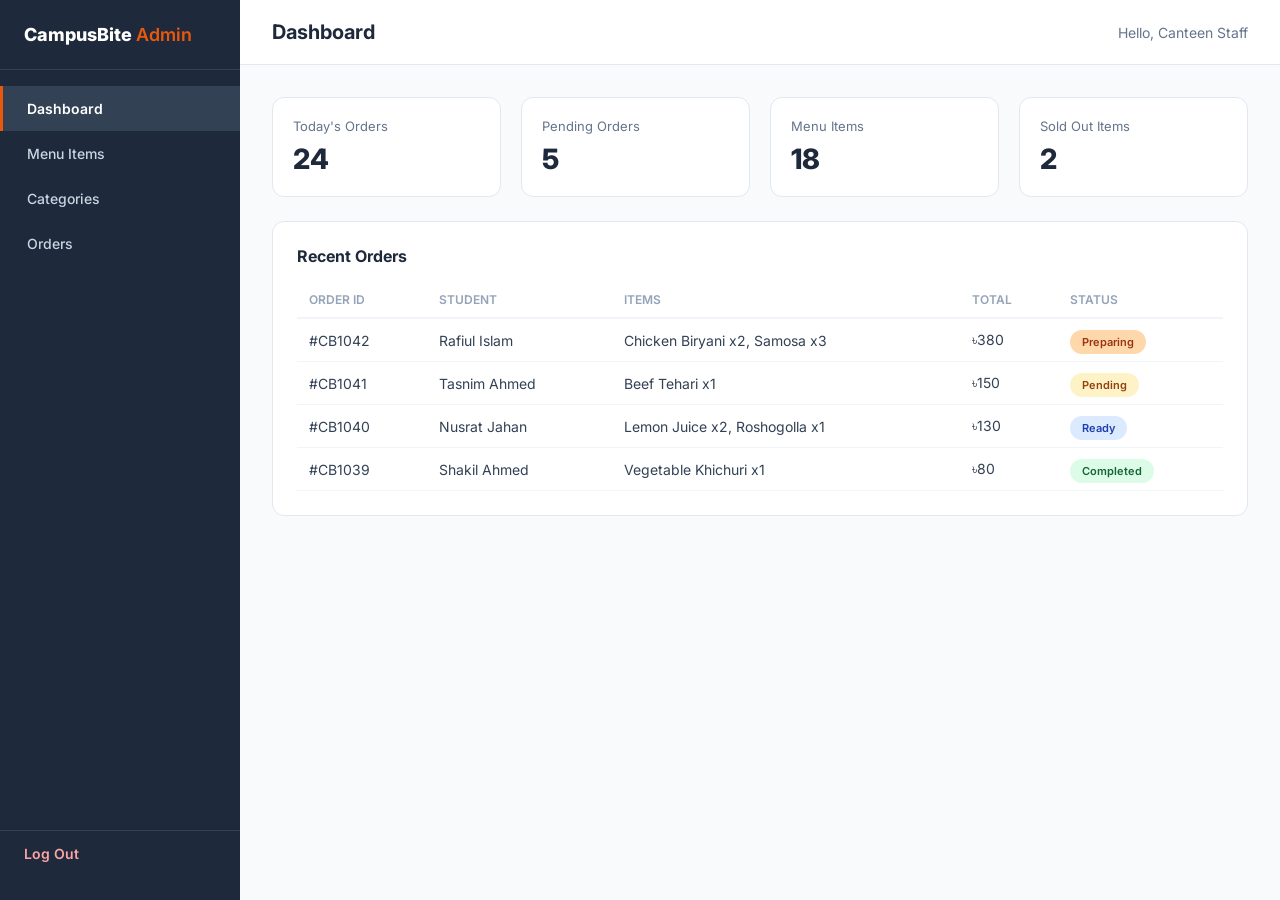
==== admin.html @ 7e4989de "fetch" ====
<!DOCTYPE html>
<html lang="en">
<head>
    <meta charset="UTF-8">
    <meta name="viewport" content="width=device-width, initial-scale=1.0">
    <title>Admin Dashboard | CampusBite</title>
    <link href="https://fonts.googleapis.com/css2?family=Inter:wght@300;400;500;600;700;800&display=swap" rel="stylesheet">
    <link rel="stylesheet" href="css/admin-style.css">
    <link rel="stylesheet" href="css/admin.css">
</head>
<body>

    <div class="admin-layout">

        <!-- SIDEBAR -->
        <aside class="admin-sidebar">
            <div class="admin-logo">CampusBite <span>Admin</span></div>
            <nav class="admin-nav">
                <a href="admin.html" class="admin-nav-link active">Dashboard</a>
                <a href="admin_items.html" class="admin-nav-link">Menu Items</a>
                <a href="admin_categories.html" class="admin-nav-link">Categories</a>
                <a href="admin_orders.html" class="admin-nav-link">Orders</a>
            </nav>
            <a href="login.html" class="admin-logout">Log Out</a>
        </aside>

        <!-- MAIN CONTENT -->
        <div class="admin-main">

            <!-- TOPBAR -->
            <header class="admin-topbar">
                <h1>Dashboard</h1>
                <div class="admin-user">Hello, Canteen Staff</div>
            </header>

            <!-- CONTENT -->
            <main class="admin-content">

                <!-- STAT CARDS -->
                <div class="stat-grid">
                    <div class="stat-card">
                        <p class="stat-label">Today's Orders</p>
                        <p class="stat-value">24</p>
                    </div>
                    <div class="stat-card">
                        <p class="stat-label">Pending Orders</p>
                        <p class="stat-value">5</p>
                    </div>
                    <div class="stat-card">
                        <p class="stat-label">Menu Items</p>
                        <p class="stat-value">18</p>
                    </div>
                    <div class="stat-card">
                        <p class="stat-label">Sold Out Items</p>
                        <p class="stat-value">2</p>
                    </div>
                </div>

                <!-- RECENT ORDERS TABLE -->
                <div class="admin-panel">
                    <h2>Recent Orders</h2>
                    <table class="admin-table">
                        <thead>
                            <tr>
                                <th>Order ID</th>
                                <th>Student</th>
                                <th>Items</th>
                                <th>Total</th>
                                <th>Status</th>
                            </tr>
                        </thead>
                        <tbody>
                            <tr>
                                <td>#CB1042</td>
                                <td>Rafiul Islam</td>
                                <td>Chicken Biryani x2, Samosa x3</td>
                                <td>৳380</td>
                                <td><span class="status-badge preparing">Preparing</span></td>
                            </tr>
                            <tr>
                                <td>#CB1041</td>
                                <td>Tasnim Ahmed</td>
                                <td>Beef Tehari x1</td>
                                <td>৳150</td>
                                <td><span class="status-badge pending">Pending</span></td>
                            </tr>
                            <tr>
                                <td>#CB1040</td>
                                <td>Nusrat Jahan</td>
                                <td>Lemon Juice x2, Roshogolla x1</td>
                                <td>৳130</td>
                                <td><span class="status-badge ready">Ready</span></td>
                            </tr>
                            <tr>
                                <td>#CB1039</td>
                                <td>Shakil Ahmed</td>
                                <td>Vegetable Khichuri x1</td>
                                <td>৳80</td>
                                <td><span class="status-badge completed">Completed</span></td>
                            </tr>
                        </tbody>
                    </table>
                </div>

            </main>
        </div>
    </div>

    <script src="js/main.js"></script>
</body>
</html>
---- css/admin-style.css ----
/* ============================
   ADMIN SHARED LAYOUT
   Sidebar, topbar, admin globals
   Used by ALL admin pages
   ============================ */

* {
    margin: 0;
    padding: 0;
    box-sizing: border-box;
}

body {
    font-family: 'Inter', sans-serif;
    background-color: #f8fafc;
    color: #1e293b;
}

a {
    text-decoration: none;
    color: inherit;
}

.admin-layout {
    display: flex;
    min-height: 100vh;
}

/* SIDEBAR */

.admin-sidebar {
    width: 240px;
    background-color: #1e293b;
    color: #ffffff;
    display: flex;
    flex-direction: column;
    padding: 24px 0;
    flex-shrink: 0;
}

.admin-logo {
    font-size: 18px;
    font-weight: 800;
    padding: 0 24px 24px;
    border-bottom: 1px solid #334155;
    margin-bottom: 16px;
}

.admin-logo span {
    color: #ea580c;
    font-weight: 600;
}

.admin-nav {
    display: flex;
    flex-direction: column;
    flex: 1;
}

.admin-nav-link {
    padding: 14px 24px;
    font-size: 14px;
    font-weight: 500;
    color: #cbd5e1;
    border-left: 3px solid transparent;
    transition: all 0.2s ease;
}

.admin-nav-link:hover {
    background-color: #334155;
    color: #ffffff;
}

.admin-nav-link.active {
    background-color: #334155;
    color: #ffffff;
    border-left-color: #ea580c;
    font-weight: 600;
}

.admin-logout {
    padding: 14px 24px;
    font-size: 14px;
    font-weight: 600;
    color: #fca5a5;
    border-top: 1px solid #334155;
}

.admin-logout:hover {
    color: #fecaca;
}

/* MAIN AREA */

.admin-main {
    flex: 1;
    display: flex;
    flex-direction: column;
    min-width: 0;
}

.admin-topbar {
    background-color: #ffffff;
    border-bottom: 1px solid #e2e8f0;
    padding: 20px 32px;
    display: flex;
    align-items: center;
    justify-content: space-between;
}

.admin-topbar h1 {
    font-size: 20px;
    font-weight: 700;
}

.admin-user {
    font-size: 14px;
    color: #64748b;
}

.admin-content {
    padding: 32px;
    flex: 1;
}

/* SHARED ADMIN COMPONENTS */

.admin-panel {
    background-color: #ffffff;
    border: 1px solid #e2e8f0;
    border-radius: 12px;
    padding: 24px;
    margin-top: 24px;
}

.admin-panel h2 {
    font-size: 16px;
    font-weight: 700;
    margin-bottom: 16px;
}

.admin-table {
    width: 100%;
    border-collapse: collapse;
}

.admin-table th {
    text-align: left;
    font-size: 12px;
    font-weight: 600;
    color: #94a3b8;
    text-transform: uppercase;
    padding: 10px 12px;
    border-bottom: 2px solid #f1f5f9;
}

.admin-table td {
    font-size: 14px;
    padding: 12px;
    border-bottom: 1px solid #f1f5f9;
    color: #334155;
}

.status-badge {
    font-size: 11px;
    font-weight: 600;
    padding: 5px 12px;
    border-radius: 20px;
}

.status-badge.pending {
    background-color: #fef3c7;
    color: #92400e;
}

.status-badge.preparing {
    background-color: #fed7aa;
    color: #9a3412;
}

.status-badge.ready {
    background-color: #dbeafe;
    color: #1e40af;
}

.status-badge.completed {
    background-color: #dcfce7;
    color: #166534;
}

/* RESPONSIVE */

@media (max-width: 900px) {
    .admin-sidebar {
        width: 70px;
    }

    .admin-logo,
    .admin-nav-link span,
    .admin-logout {
        display: none;
    }
}
---- css/admin.css ----
/* ============================
   ADMIN DASHBOARD STYLES (admin.html)
   ============================ */

.stat-grid {
    display: grid;
    grid-template-columns: repeat(4, 1fr);
    gap: 20px;
}

.stat-card {
    background-color: #ffffff;
    border: 1px solid #e2e8f0;
    border-radius: 12px;
    padding: 20px;
}

.stat-label {
    font-size: 13px;
    color: #64748b;
    margin-bottom: 8px;
}

.stat-value {
    font-size: 28px;
    font-weight: 800;
    color: #1e293b;
}

/* RESPONSIVE */

@media (max-width: 900px) {
    .stat-grid {
        grid-template-columns: repeat(2, 1fr);
    }
}
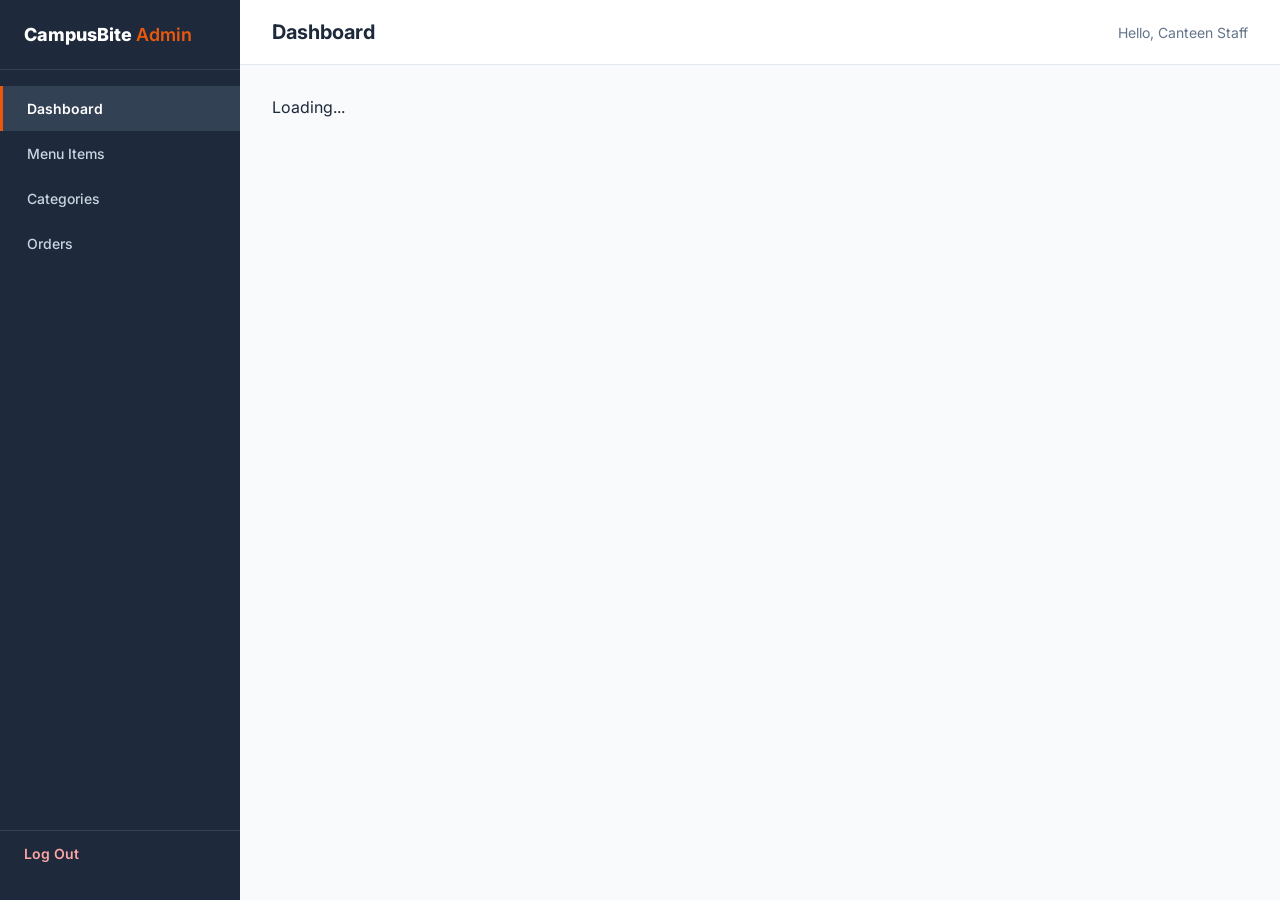
==== commit 0761593d: "updated" ====
--- a/admin.html
+++ b/admin.html
@@ -11,8 +11,6 @@
 <body>
 
     <div class="admin-layout">
-
-        <!-- SIDEBAR -->
         <aside class="admin-sidebar">
             <div class="admin-logo">CampusBite <span>Admin</span></div>
             <nav class="admin-nav">
@@ -21,91 +19,21 @@
                 <a href="admin_categories.html" class="admin-nav-link">Categories</a>
                 <a href="admin_orders.html" class="admin-nav-link">Orders</a>
             </nav>
-            <a href="login.html" class="admin-logout">Log Out</a>
+            <a href="#" id="admin-logout" class="admin-logout">Log Out</a>
         </aside>
 
-        <!-- MAIN CONTENT -->
         <div class="admin-main">
-
-            <!-- TOPBAR -->
             <header class="admin-topbar">
                 <h1>Dashboard</h1>
                 <div class="admin-user">Hello, Canteen Staff</div>
             </header>
 
-            <!-- CONTENT -->
-            <main class="admin-content">
-
-                <!-- STAT CARDS -->
-                <div class="stat-grid">
-                    <div class="stat-card">
-                        <p class="stat-label">Today's Orders</p>
-                        <p class="stat-value">24</p>
-                    </div>
-                    <div class="stat-card">
-                        <p class="stat-label">Pending Orders</p>
-                        <p class="stat-value">5</p>
-                    </div>
-                    <div class="stat-card">
-                        <p class="stat-label">Menu Items</p>
-                        <p class="stat-value">18</p>
-                    </div>
-                    <div class="stat-card">
-                        <p class="stat-label">Sold Out Items</p>
-                        <p class="stat-value">2</p>
-                    </div>
-                </div>
-
-                <!-- RECENT ORDERS TABLE -->
-                <div class="admin-panel">
-                    <h2>Recent Orders</h2>
-                    <table class="admin-table">
-                        <thead>
-                            <tr>
-                                <th>Order ID</th>
-                                <th>Student</th>
-                                <th>Items</th>
-                                <th>Total</th>
-                                <th>Status</th>
-                            </tr>
-                        </thead>
-                        <tbody>
-                            <tr>
-                                <td>#CB1042</td>
-                                <td>Rafiul Islam</td>
-                                <td>Chicken Biryani x2, Samosa x3</td>
-                                <td>৳380</td>
-                                <td><span class="status-badge preparing">Preparing</span></td>
-                            </tr>
-                            <tr>
-                                <td>#CB1041</td>
-                                <td>Tasnim Ahmed</td>
-                                <td>Beef Tehari x1</td>
-                                <td>৳150</td>
-                                <td><span class="status-badge pending">Pending</span></td>
-                            </tr>
-                            <tr>
-                                <td>#CB1040</td>
-                                <td>Nusrat Jahan</td>
-                                <td>Lemon Juice x2, Roshogolla x1</td>
-                                <td>৳130</td>
-                                <td><span class="status-badge ready">Ready</span></td>
-                            </tr>
-                            <tr>
-                                <td>#CB1039</td>
-                                <td>Shakil Ahmed</td>
-                                <td>Vegetable Khichuri x1</td>
-                                <td>৳80</td>
-                                <td><span class="status-badge completed">Completed</span></td>
-                            </tr>
-                        </tbody>
-                    </table>
-                </div>
-
+            <main class="admin-content" id="admin-content">
+                <p>Loading...</p>
             </main>
         </div>
     </div>
 
-    <script src="js/main.js"></script>
+    <script src="JS/main.js"></script>
 </body>
 </html>
